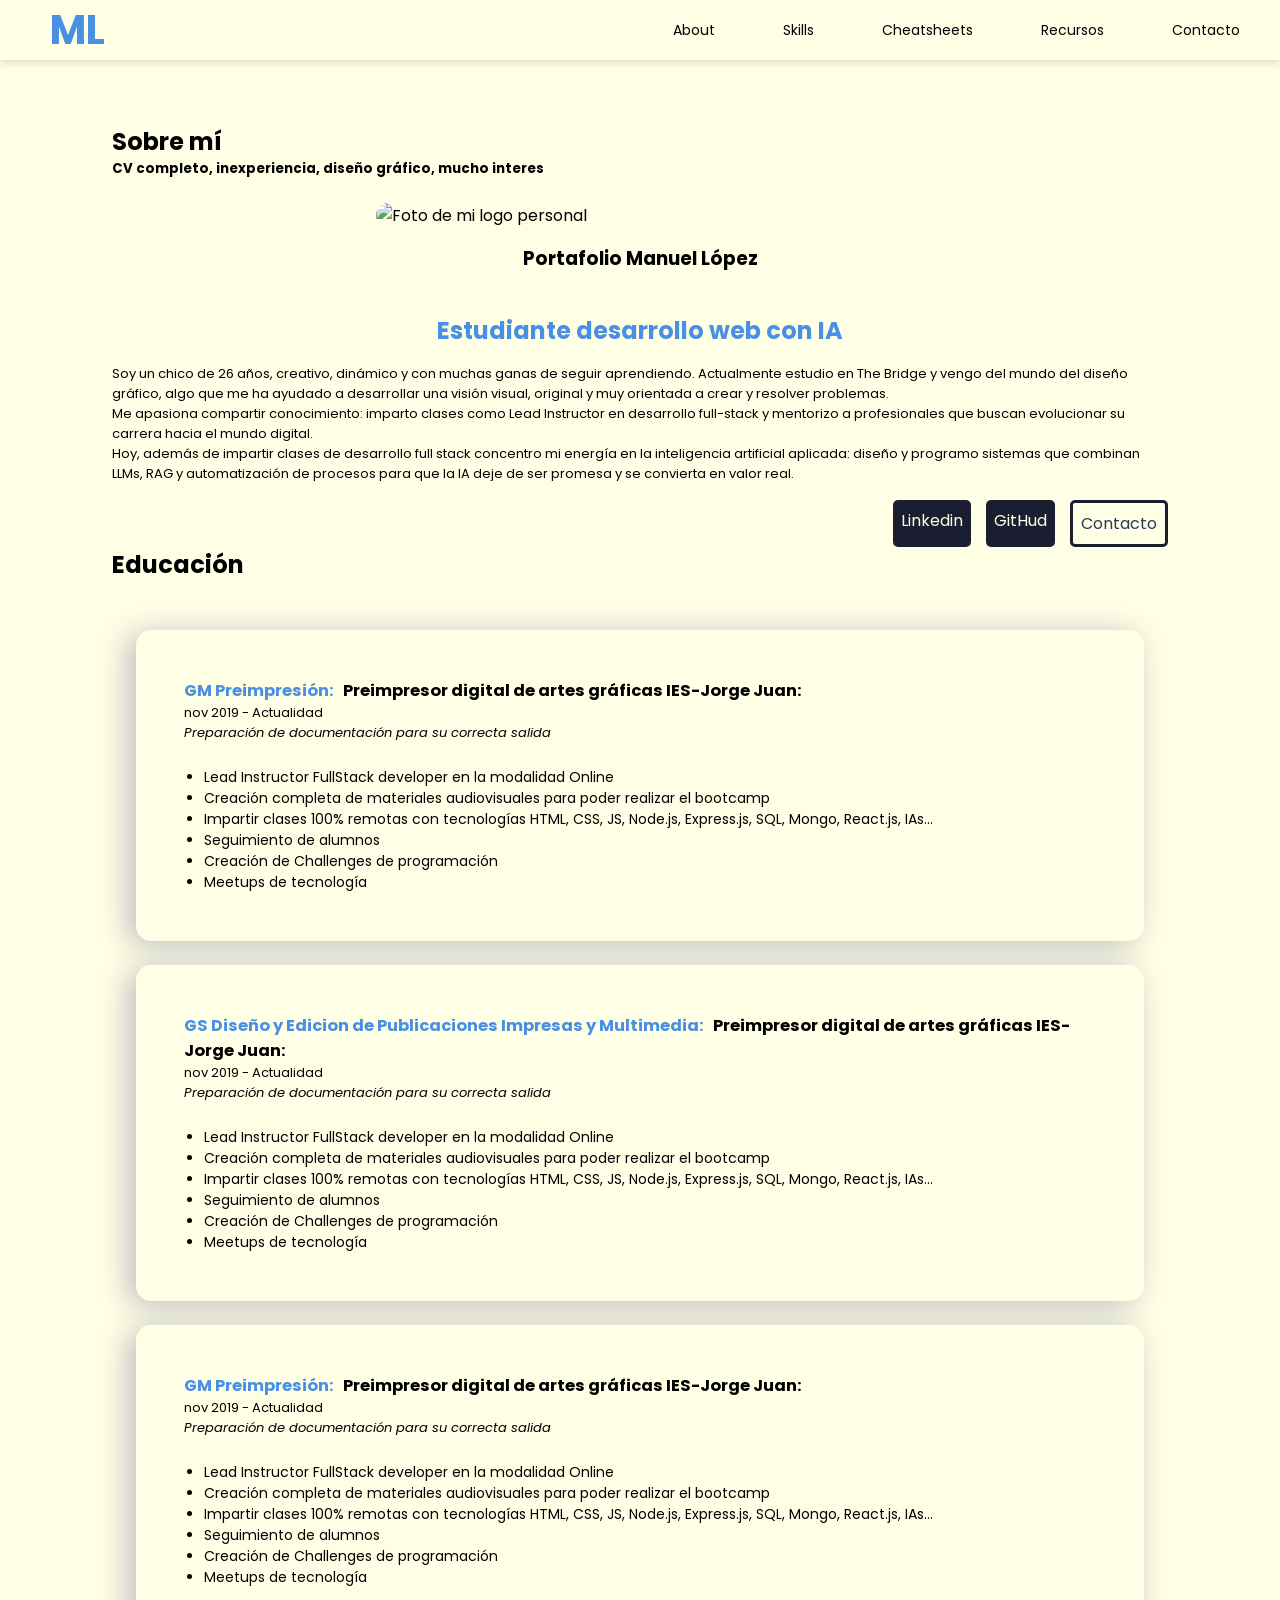
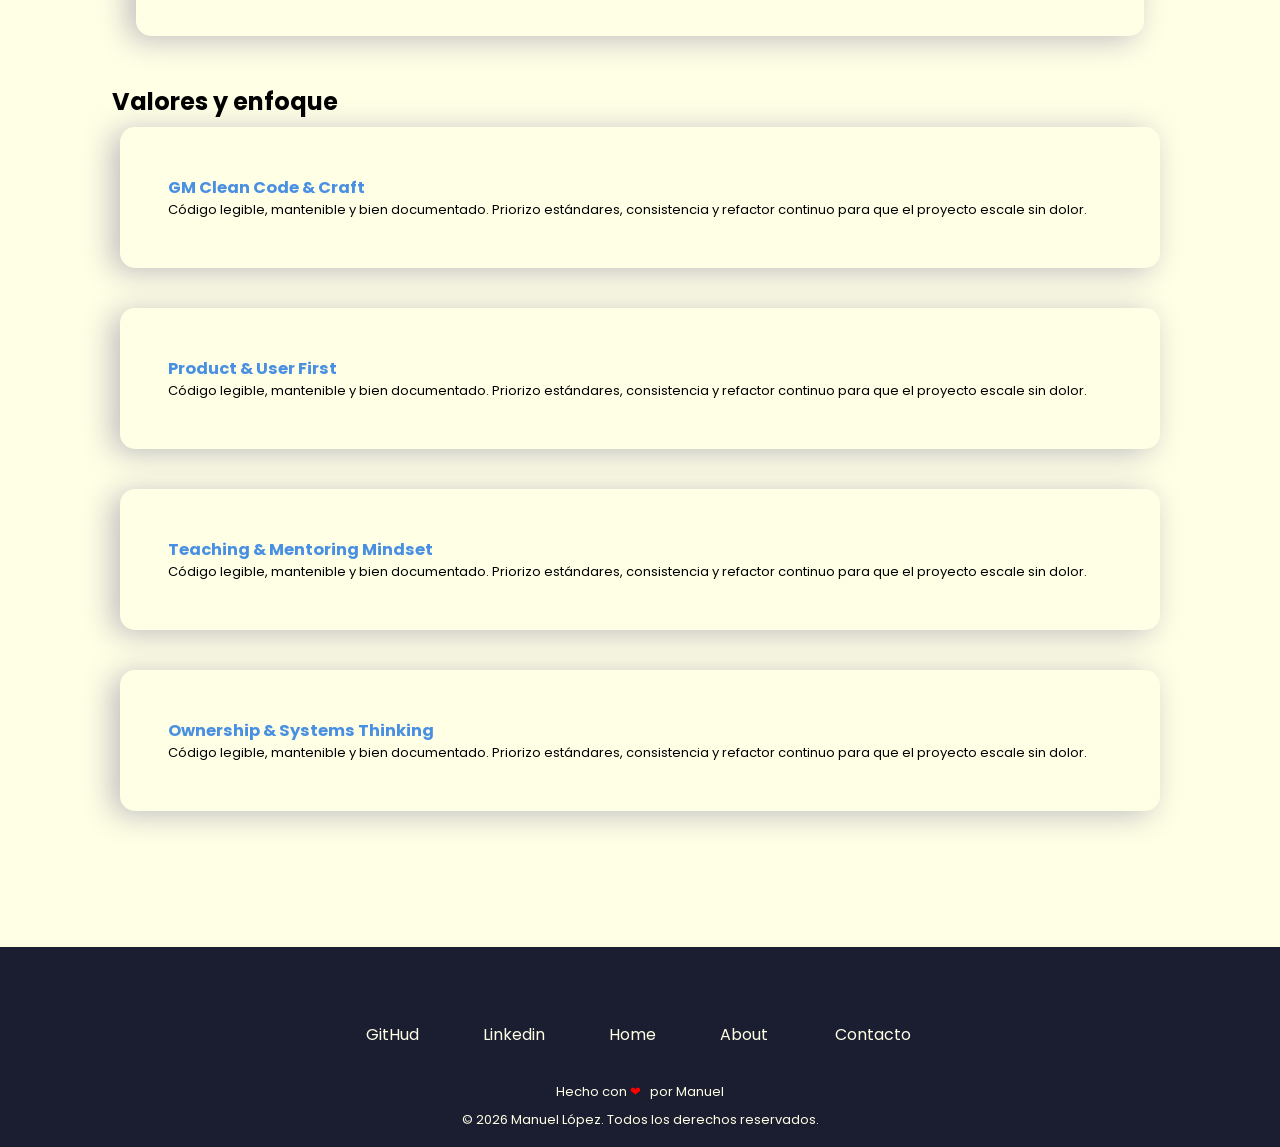
==== about.html @ 8c835e7b "He actualizado todos los documentos, e eliminado las otras paginas de estilo, añadido el menu desple" ====
<!DOCTYPE html>
<html lang="es">
  <head>
    <meta charset="UTF-8" />
    <meta name="viewport" content="width=device-width, initial-scale=1.0" />
    <meta http-equiv="X-UA-Compatible" content="ie=edge" />
    <meta
      name="description"
      content="Portafolio personal de Manuel López estudiante the bridge desarrollador web con IA"
    />
    <title>Portafolio de Manuel López</title>
    <link rel="icon" href="img/favicon.ico" type="image/x-icon" />
    <link rel="stylesheet" href="./css/reset.css" />
  <!--   <link rel="stylesheet" href="./css/styles.css" /> -->
    <link rel="stylesheet" href="./css/style.css" />
      <script src="./js/script.js" defer></script>
    
  </head>
  <body>
    <header>
        <nav>
            <a href="index.html" class="logo"><strong>ML</strong></a>
            <ul class="navList">
                <li><a href="about.html">About</a></li>
                <li><a href="#">Skills</a></li>
                <li><a href="#">Cheatsheets</a></li>
                <li><a href="#">Recursos</a></li>
                <li><a href="contacto.html">Contacto</a></li>
            </ul>
            <button class="hamburguesa" id="btnhamburguesa"  aria-label="Menú de navegación">
                <span></span>
                <span></span>
                <span></span>
            </button>
        </nav>
          <div class="menuNavegacion" id="menudenav">
            <ol class="menulista">
              <li class="elementoListaMenu" id="eleAbout"><a href="about.html">About</a></li>         
              <li class="elementoListaMenu" id="eleSkills"><a href="#skills">Skills</a></li> 
              <li class="elementoListaMenu" id="eleCheatsheet"><a href="#skills">Cheatsheet</a></li> 
              <li class="elementoListaMenu" id="eleRecursos"><a href="#skills">Recursos</a></li> 
              <li class="elementoListaMenu" id="eleContacto"><a href="contacto.html">Contacto</a></li> 
            </ol>
        </div>

    </header>


    <main class="main">


      <section id="inicio" class="hero">
        <section id="skills" class="section">
          <h2>Sobre mí</h2>
          <h5 class="subtituloh3">CV completo, inexperiencia, diseño gráfico, mucho interes</h5>
        </section>
        <article class="articleinfo">
          <div class="divimg">
          <img
            class="aboutimg"
            src="https://res.cloudinary.com/gyyujqym/image/upload/v1794567331/Captura_de_pantalla_2026-10-21_202340.png"
            width="70%"
            alt="Foto de mi logo personal"
          />
          </div>
          <h1>Portafolio Manuel López</h1>

          <h2 class="subtitulouno">Estudiante desarrollo web con IA</h2>

          <div class="texto-hero">
            <p>
            Soy un chico de 26 años, creativo, dinámico y con muchas ganas de
            seguir aprendiendo. Actualmente estudio en The Bridge y vengo del
            mundo del diseño gráfico, algo que me ha ayudado a desarrollar una
            visión visual, original y muy orientada a crear y resolver
            problemas.
            </p>

            <p>
            Me apasiona compartir conocimiento: imparto clases como Lead
            Instructor en desarrollo full-stack y mentorizo a profesionales
            que buscan evolucionar su carrera hacia el mundo digital.
            </p>

            <p>
                Hoy, además de impartir clases de desarrollo full stack concentro
                mi energía en la inteligencia artificial aplicada: diseño y
                programo sistemas que combinan LLMs, RAG y automatización de
                procesos para que la IA deje de ser promesa y se convierta en
                valor real.
            </p>

            <div class="botones-hero">
            <a href="https://www.youtube.com/watch?v=SbYXkOAoZpI" target="_blank" class="btn-primary">Linkedin</a>
            <a href="https://www.youtube.com/watch?v=SbYXkOAoZpI" target="_blank" class="btn-primary">GitHud</a>
            <a href="contacto.html" target="_blank" class="btn-secundary">Contacto</a
            >
            </div>
        </div>
        </article>
        
        <section class="sectionExperience">
            <h2>Educación</h2>
            <ul class="experienceList">
                <li class="experienceCard">
                    <h3 class="h3spann"><span>GM Preimpresión:</span> Preimpresor digital de artes gráficas IES-Jorge Juan:</h3>
                    <p class="experienceDato">nov 2019 - Actualidad</p>
                     <p class="experienceDesc">Preparación de documentación para su correcta salida</p>
                        <ul class="conviñeta">
                            <li>Lead Instructor FullStack developer en la modalidad Online</li>
                            <li>Creación completa de materiales audiovisuales para poder realizar el bootcamp</li>
                            <li>Impartir clases 100% remotas con tecnologías HTML, CSS, JS, Node.js, Express.js, SQL, Mongo, React.js, IAs...</li>
                            <li>Seguimiento de alumnos</li>
                            <li>Creación de Challenges de programación</li>
                            <li>Meetups de tecnología</li>
                        </ul>
                </li>

                  <li class="experienceCard">
                    <h3 class="h3spann"><span>GS Diseño y Edicion de Publicaciones Impresas  y Multimedia:</span> Preimpresor digital de artes gráficas IES-Jorge Juan:</h3>
                    <p class="experienceDato">nov 2019 - Actualidad</p>
                     <p class="experienceDesc">Preparación de documentación para su correcta salida</p>
                        <ul class="conviñeta">
                            <li>Lead Instructor FullStack developer en la modalidad Online</li>
                            <li>Creación completa de materiales audiovisuales para poder realizar el bootcamp</li>
                            <li>Impartir clases 100% remotas con tecnologías HTML, CSS, JS, Node.js, Express.js, SQL, Mongo, React.js, IAs...</li>
                            <li>Seguimiento de alumnos</li>
                            <li>Creación de Challenges de programación</li>
                            <li>Meetups de tecnología</li>
                        </ul>
                </li>
                <li class="experienceCard">
                    <h3 class="h3spann"><span>GM Preimpresión:</span> Preimpresor digital de artes gráficas IES-Jorge Juan:</h3>
                    <p class="experienceDato">nov 2019 - Actualidad</p>
                     <p class="experienceDesc">Preparación de documentación para su correcta salida</p>
                        <ul class="conviñeta">
                            <li>Lead Instructor FullStack developer en la modalidad Online</li>
                            <li>Creación completa de materiales audiovisuales para poder realizar el bootcamp</li>
                            <li>Impartir clases 100% remotas con tecnologías HTML, CSS, JS, Node.js, Express.js, SQL, Mongo, React.js, IAs...</li>
                            <li>Seguimiento de alumnos</li>
                            <li>Creación de Challenges de programación</li>
                            <li>Meetups de tecnología</li>
                        </ul>
                </li>

            </ul>



                    <section class="sectionenfoque">

            <h2>Valores y enfoque</h2>
            <ul class="enfoqueList">
                <li class="enfoqueCard">
                    <h3 class="h3spann"><span>GM Clean Code & Craft</span></h3>
                   <p class="enfoqueDato"> Código legible, mantenible y bien documentado. Priorizo estándares, consistencia y refactor continuo para que el proyecto escale sin dolor.</p>
                </li>
                <li class="enfoqueCard">
                    <h3 class="h3spann"><span>Product & User First</span></h3>
                   <p class="enfoqueDato"> Código legible, mantenible y bien documentado. Priorizo estándares, consistencia y refactor continuo para que el proyecto escale sin dolor.</p>
                </li>
                 <li class="enfoqueCard">
                    <h3 class="h3spann"><span>Teaching & Mentoring Mindset</span></h3>
                   <p class="enfoqueDato"> Código legible, mantenible y bien documentado. Priorizo estándares, consistencia y refactor continuo para que el proyecto escale sin dolor.</p>
                </li>
                <li class="enfoqueCard">
                    <h3 class="h3spann"><span>Ownership & Systems Thinking</span></h3>
                   <p class="enfoqueDato"> Código legible, mantenible y bien documentado. Priorizo estándares, consistencia y refactor continuo para que el proyecto escale sin dolor.</p>
                </li>

        </section>
    </main>

    <footer>
    <nav class="footer-nav">
        <a href="https://www.youtube.com/watch?v=SbYXkOAoZpI" target="_blank" class="btn btn-primary">GitHud</a>
        <a href="https://www.youtube.com/watch?v=SbYXkOAoZpI" target="_blank" class="btn btn-primary">Linkedin</a>
        <a href="index.html" target="_blank" class="btn btn-primary">Home</a>
        <a href="#" class="btn-primary">About</a>
        <a href="contacto.html"class="btn-terciary">Contacto</a>
    </nav>
    <p>Hecho con <span class="heart">❤</span> por Manuel </p>
    <p>&copy; 2026 Manuel López. Todos los derechos reservados.</p>
    </footer>
</body>
</html>
---- css/style.css ----
@import url('https://fonts.googleapis.com/css2?family=Finlandica+Headline:ital,wght@0,100..900;1,100..900&family=Roboto:ital,wght@0,100..900;1,100..900&display=swap');
@import url('https://fonts.googleapis.com/css2?family=Finlandica+Headline:ital,wght@0,100..900;1,100..900&family=Poppins:ital,wght@0,100;0,200;0,300;0,400;0,500;0,600;0,700;0,800;0,900;1,100;1,200;1,300;1,400;1,500;1,600;1,700;1,800;1,900&family=Roboto:ital,wght@0,100..900;1,100..900&display=swap');

/* fuente */

:root {
  /* reutilizable */
  /*  colores que voy a reutilizar */
  --color-primary: #4a90e2;
  --color-secundary: #2a385c;
  --color-texto: #1a1e30;
  --color-bg: #ffffe6;
  --color-white: #fff6e9;

  /* espacios */
  --spacing-xs: 8px;
  --spacing-sm: 16px;
  --spacing-md: 24px;
  --spacing-lg: 48px;
  --header-height: 70px;

  /* Sombras */
  --shadow-sm: 0 1px 3px rgba(0, 0, 0, 0.1);
  --shadow-md: 0 4px 6px rgba(0, 0, 0, 0.1);
  --shadow-lg: 0 10px 25px rgba(0, 0, 0, 0.15);
  --shadow-xl: 0 20px 40px rgba(0, 0, 0, 0.2);
}
/* * {
  border: solid rgb(175, 175, 175) 1px;
}   */

/* .....................MENU DE NAVEGACIÓN................................................ */

header {
 position: sticky;
 top: 0;
 background-color: var(--color-bg);
 box-shadow: var(--shadow-md);
 z-index: 100;
 padding: var(--spacing-sm) --spacing-lg;
}
nav {
display: flex;
justify-content: space-between;
align-items: center;
max-width: 1200px;
margin: 0 auto;

}
.logo {
  font-size: 40px;
  color: var(--color-primary);
  margin-left: 10px;

}

.navList{
  display: flex;
  gap: var(--spacing-lg);
}

/* .....................Menu Navegación........................................ */

.hamburguesa{
  display: none;
/*   background-color: var(--color-texto); */
  flex-direction: column;
  gap: 5px;
  cursor: pointer;
  border: none;
  padding: var(--spacing-xs);
  z-index: 101;
 

}

.hamburguesa span{
  width: 25px;
  height: 3px;
  background-color: #2a385c;
  border-radius: 15px;

}


.menuNavegacion{
  position: fixed;
  top: 0;
  right: -100%;
  height: 100vh;
  width: 260px;
  background-color: var(--color-bg);
  flex-direction: column;
  padding: 5rem 2rem 2rem 2rem;
  gap: 1rem;
  transition: right 0.8s ease;
  box-shadow: -5px 0 15px rgba(0, 0, 0, 0.2);
  overflow-y: auto;


}
.elementoListaMenu{
  display: flex;
  flex-direction: column;
  padding: 13px;
  margin-bottom: 20px;
  background-color: #2a385c;
  width: 200px;
  height: 50px;
  color: #fff6e9;
  border-radius: 15px;
  align-items: center;
 
}
.elementoListaMenu:hover{
    transform: translateY(-2px);
  box-shadow: var(--shadow-md);
}


/* ----------------------------------------MAAAIN--------------------------------------------- */
body {
  font-family: 'Poppins', sans-serif;
  height: 100%;
  background-color: var(--color-bg);

}
.contacto-body{
  display: flex;
    flex-direction: column;
    min-height: 100vh;
}
.contacto-main{
  flex: 1;
  padding: 30px;
}
.main {
 max-width: 1200px;
 margin: 0 auto;
 padding: 4rem var(--spacing-lg);
 display: flex;
}
.about-main{
  max-width: 1200px;
  margin: 0 auto;
 padding: 4rem var(--spacing-lg);

}
.subtituloh3{
  margin-bottom: var(--spacing-md);
}
.about-section{
  width: 100%;
}

.hero {
  max-width: 1200px; /* que el maximo que mida sea eso */
  margin: 0 auto;
  padding: 0 var(--spacing-md);
   margin-bottom: 4rem;
 
}
.hero-content{
  display: flex;
  flex-direction: column;
  align-items: center;
  gap: var(--spacing-lg);
  width:100% ;
}
.img {
  width: 50%;
  
  border-radius: 40px;
}
.divimg{
  display: flex;
  align-items: center;
  justify-content: center;
}
.aboutimg{
    width: 50%;
  
  border-radius: 40px;
}

.articleinfo{
  display: column;

}

.subtitulouno {
  color: var(--color-primary);
  padding: var(--spacing-sm);
  text-align: center;
}
.contenido-texto-hero{
  display: flex;
  flex-direction: column;
  width: 50%;
  text-align: center;
  
  
}

p {
  font-size: small;
  text-align: left;
}

h1 {
  margin-bottom: var(--spacing-md);
  margin-top: var(--spacing-sm);
  width: 100%;
  text-align: center;
  box-sizing: border-box;
}
.about-h1{
  
  margin-bottom: var(--spacing-md);
  margin-top: var(--spacing-sm);

}
.about-h2{
  margin-bottom: var(--spacing-md);
  margin-top: var(--spacing-sm);
  color: var(--color-primary);
}

.divs {
  padding: var(--spacing-lg);
  border-top: #2a385c solid;
  border-bottom: #2a385c solid;
}

.botones-hero {
  display: flex;
  justify-content: flex-end;
  gap: 15px;
  color: var(--color-bg);
  margin-top: var(--spacing-sm);
}

.btn-primary {
  background-color: var(--color-texto);
  color: var(--color-bg);
  padding: var(--spacing-xs);
  border-radius: 5px;
  text-align: center;
  transition: all 0.6s ease;
}

.btn-secundary {
  color: var(--color-secundary);
  padding: var(--spacing-xs);
  border-radius: 5px;
  border: solid var(--color-texto);
  text-align: center;
  transition: all 0.6s ease;
}

.btn-primary:hover {
  background-color: var(--color-bg);
  color: var(--color-secundary);
  transform: translateY(-2px);
  box-shadow: var(--shadow-md);
}
.btn-secundary:hover {
  border: #4a90e2 solid;
  transform: translateY(-2px);
  box-shadow: var(--shadow-md);
}

.btn-terciary {
  color: var(--color-bg);
  padding: var(--spacing-xs);
  border-radius: 5px;
  border: solid var(--color-texto);

  transition: all 0.6s ease;
}
.btn-terciary:hover {
  border: var(--color-bg) solid;
  transform: translateY(-2px);
  box-shadow: var(--shadow-md);
}

.form{
  padding: 0 100px;
}

.contac-btn-primary{
  background-color: var(--color-texto);
  color: var(--color-bg);
  padding: var(--spacing-xs);
  border-radius: 5px;
  text-align: center;
  transition: all 0.6s ease;
  

}
.contac-btn-primary:hover {
  background-color: var(--color-primary);
  color: var(--color-bg);
  transform: translateY(-2px);
  box-shadow: var(--shadow-md);
}
fieldset {
  box-sizing: border-box;
  max-width: 600px; /* O el ancho máximo que quieras, por ejemplo 100% */
  width: 100%;
  min-width: 0;     /* Clave para que no se desborde en flex/grid o con textos largos */
  margin: 0 auto;   /* Centra el bloque si tiene un max-width menor al 100% */
  padding: 16px;
}
#mensaje{
 min-width: 100%;
}

/* ----------------------------------------MAAAIN--------------------------------------------- */

/* ----------------------------------------FOOOTER--------------------------------------------- */
footer {
  background-color: #1a1e30;
  height: 200px;
  padding: 5%;
}
.footer-nav {
  display: flex;
  justify-content: center;
  gap: var(--spacing-lg);
  margin-bottom: var(--spacing-md);
}
footer nav a {
  color: var(--color-bg);
  justify-items: center;
  display: flex;
}
footer p {
  margin: var(--spacing-sm);
  color: var(--color-bg);
  text-align: center;
  margin: var(--spacing-xs) 0;
}
.heart {
  display: inline-block;
  color: red;
  font-size: var(--fs-xl);
  animation: heartbeat 1.5s infinite;
}

@keyframes heartbeat {
  0%,
  100% {
    transform: scale(1);
  }
  14% {
    transform: scale(1.3);
  }
  28% {
    transform: scale(1);
  }
  42% {
    transform: scale(1.2);
  }
  70% {
    transform: scale(1);
  }
}
/* ----------------------------------------FOOOTER--------------------------------------------- */


.menuNavegacion.abierto{
  right: 0;
}


@media (max-width:1260px){
nav {
  margin-right: 100px;
}
  
}
@media (max-width:992px){
  .subtitulouno{
   
    font-size:15px;
  }
  h1{
    font-size:25px;
  }
  nav {
  margin-right: 50px;
}

  
}
@media (max-width: 768px) {

.hamburguesa{
  display: flex;
  
}
.navList{
  display: none;
}
 .contac-btn-primary{
    width: 100%;
  }
    .btn-primary{
    width: 100%;
  }
  .btn-secundary{
    width: 100%;
  }
}
@media (max-width: 576px){
.botones-hero{
    flex-direction: column;
    width: 100%;
    max-width: 300px;
  }
  .botones-hero{
        display: flex;
       flex-direction: column;
       align-items: center;
       width:100% ;
  }
  .texto-hero{
      display: flex;
       flex-direction: column;
       align-items: center;
       width:70% ;
  }
  .contac-btn-primary{
    width: 100%;
  }

}

.sectionExperience, .enfoqueList{
    display: flex;
    flex-direction: column;
    gap: var(--spacing-md);
    padding: 0;
    margin: 0;

}

.experienceCard{
    background-color: var(--color-bg);
    box-shadow:  -8px 4px 30px rgba(12, 0, 88, 0.261)  ;
    border-color: var(--color-texto);
    border-radius: 15px;
    padding: var(--spacing-lg);
    margin: var(--spacing-md);
}

.h3span{

    font-size: 13px;
   
  
}
span{
  color: var(--color-primary);
  margin-right: 6px;
}
.experienceDato, .enfoqueDato{
    font-weight:400;
    font-size: small;
  

}

.experienceDesc, .enfoqueDesc{
    font-style: italic;
    font-size: small;
    margin-bottom: var(--spacing-md)
}

.conviñeta{
    list-style:disc;
    
}
li{
   font-size: 14px;
   margin-left: 20px;
}

.enfoqueCard{
background-color: var(--color-bg);
    box-shadow:  -8px 4px 30px rgba(12, 0, 88, 0.261)  ;
    border-color: var(--color-texto);
    border-radius: 15px;
    padding: var(--spacing-lg);
    margin: var(--spacing-xs);
}
.enfoqueDato{
    font-style: normal;
    font-size: small;
}
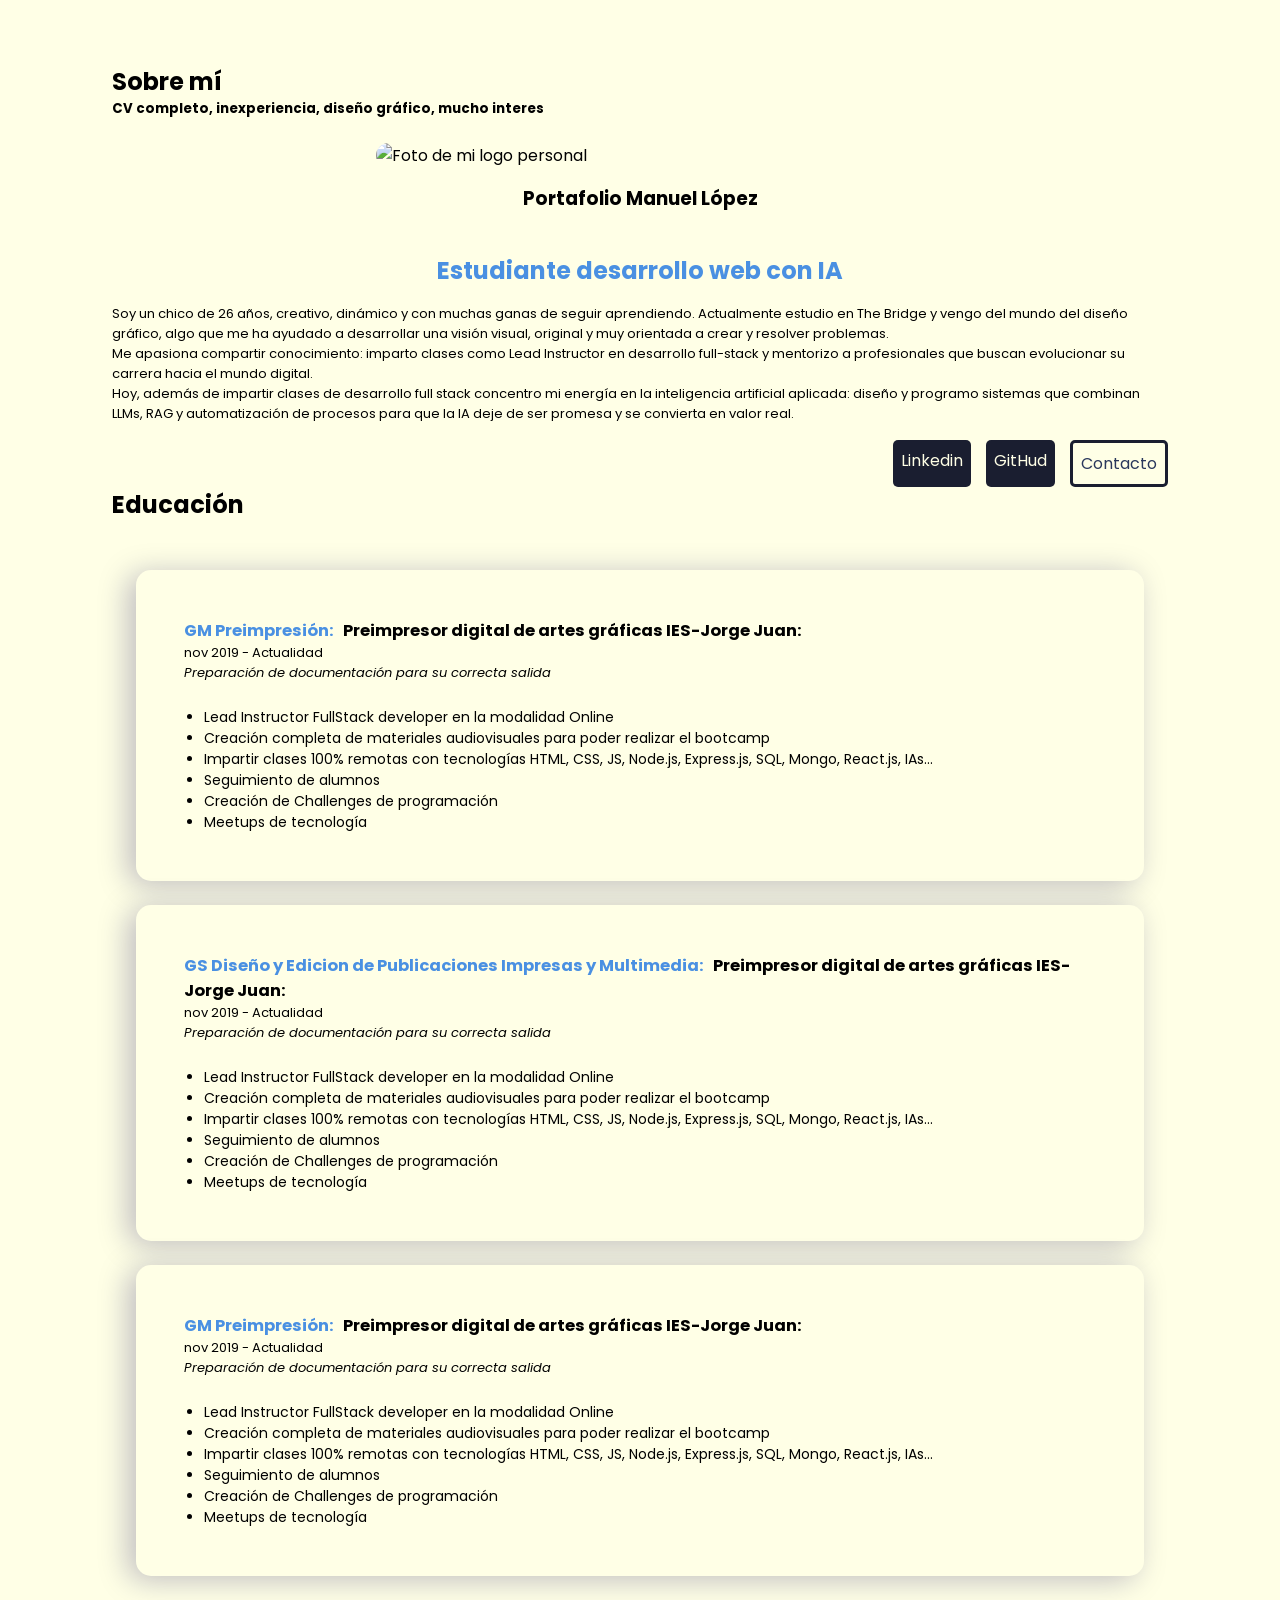
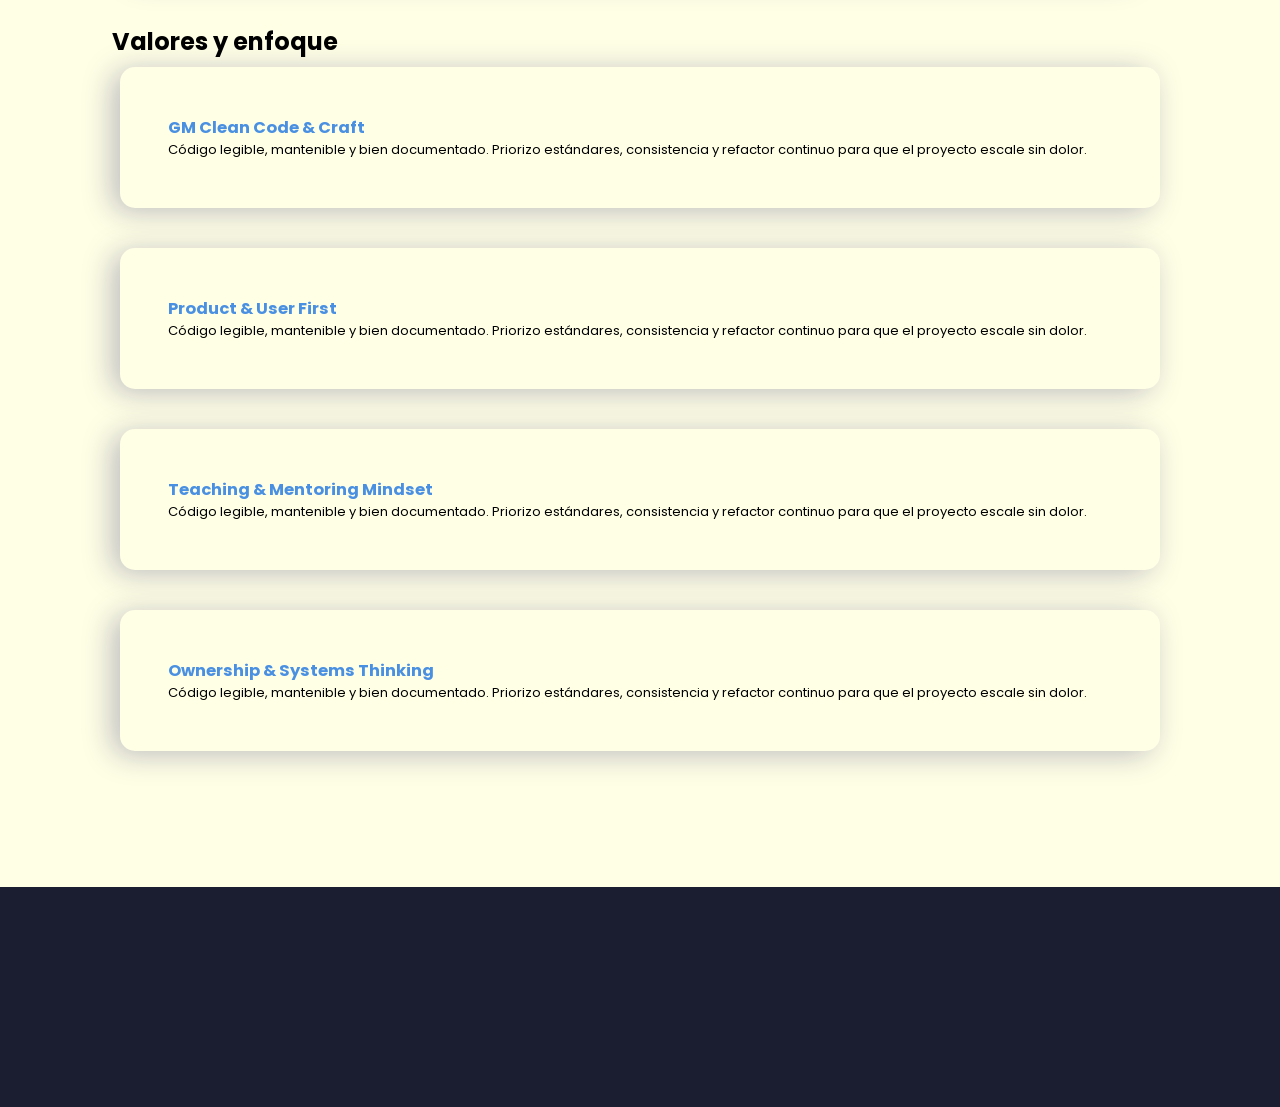
==== commit 16fa487a: "Implementación de las habilidades" ====
--- a/about.html
+++ b/about.html
@@ -17,33 +17,7 @@
     
   </head>
   <body>
-    <header>
-        <nav>
-            <a href="index.html" class="logo"><strong>ML</strong></a>
-            <ul class="navList">
-                <li><a href="about.html">About</a></li>
-                <li><a href="#">Skills</a></li>
-                <li><a href="#">Cheatsheets</a></li>
-                <li><a href="#">Recursos</a></li>
-                <li><a href="contacto.html">Contacto</a></li>
-            </ul>
-            <button class="hamburguesa" id="btnhamburguesa"  aria-label="Menú de navegación">
-                <span></span>
-                <span></span>
-                <span></span>
-            </button>
-        </nav>
-          <div class="menuNavegacion" id="menudenav">
-            <ol class="menulista">
-              <li class="elementoListaMenu" id="eleAbout"><a href="about.html">About</a></li>         
-              <li class="elementoListaMenu" id="eleSkills"><a href="#skills">Skills</a></li> 
-              <li class="elementoListaMenu" id="eleCheatsheet"><a href="#skills">Cheatsheet</a></li> 
-              <li class="elementoListaMenu" id="eleRecursos"><a href="#skills">Recursos</a></li> 
-              <li class="elementoListaMenu" id="eleContacto"><a href="contacto.html">Contacto</a></li> 
-            </ol>
-        </div>
-
-    </header>
+    <header id="mainHeader"></header>
 
 
     <main class="main">
@@ -171,16 +145,7 @@
         </section>
     </main>
 
-    <footer>
-    <nav class="footer-nav">
-        <a href="https://www.youtube.com/watch?v=SbYXkOAoZpI" target="_blank" class="btn btn-primary">GitHud</a>
-        <a href="https://www.youtube.com/watch?v=SbYXkOAoZpI" target="_blank" class="btn btn-primary">Linkedin</a>
-        <a href="index.html" target="_blank" class="btn btn-primary">Home</a>
-        <a href="#" class="btn-primary">About</a>
-        <a href="contacto.html"class="btn-terciary">Contacto</a>
-    </nav>
-    <p>Hecho con <span class="heart">❤</span> por Manuel </p>
-    <p>&copy; 2026 Manuel López. Todos los derechos reservados.</p>
-    </footer>
+  <footer id="mainFooter"></footer>
+     <script type="module" src="./js/main.js"></script>
 </body>
 </html>
--- a/css/style.css
+++ b/css/style.css
@@ -321,14 +321,14 @@
 /* ----------------------------------------FOOOTER--------------------------------------------- */
 footer {
   background-color: #1a1e30;
-  height: 200px;
+  height: 220px;
   padding: 5%;
 }
 .footer-nav {
   display: flex;
   justify-content: center;
   gap: var(--spacing-lg);
-  margin-bottom: var(--spacing-md);
+  margin-bottom: var(--spacing-xs);
 }
 footer nav a {
   color: var(--color-bg);
@@ -339,7 +339,7 @@
   margin: var(--spacing-sm);
   color: var(--color-bg);
   text-align: center;
-  margin: var(--spacing-xs) 0;
+  margin: var(--spacing-xl);
 }
 .heart {
   display: inline-block;
@@ -374,6 +374,26 @@
 }
 
 
+.darkModeToogle{
+  display: flex;
+  background-color: var(--color-bg);
+  border: none;
+  color: var(--color-texto);
+  cursor: pointer;
+  padding: var(--spacing-xs);
+  border-radius: 4px;
+  transition: all 0.3s ease;
+}
+
+.darkModeToogle:hover{
+  
+  transform: rotate(15deg);
+}
+.dark-mode-toggle svg{
+
+  display: block;
+}
+
 @media (max-width:1260px){
 nav {
   margin-right: 100px;
@@ -436,7 +456,7 @@
   }
 
 }
-
+/* -----------------------------------------ABOUT--------------------------------- */
 .sectionExperience, .enfoqueList{
     display: flex;
     flex-direction: column;
@@ -498,4 +518,47 @@
 .enfoqueDato{
     font-style: normal;
     font-size: small;
+}
+
+/* -----------------------------------------DARKMODE-------------------------------- */
+body.dark-mode {
+  background-color: var(--color-texto); 
+  color: var(--color-bg);
+}
+body.dark-mode header{
+  background-color: var(--color-secundary);
+  color: var(--color-bg);
+}
+.contenedorSkills {
+  display: flex;
+  flex-wrap: wrap;
+  gap: 1.5rem;
+ 
+}
+
+
+
+.producto-card{
+  display: flex;
+  flex-direction: column;
+  background-color: var(--color-bg);
+  width: 30%;
+  height: 25%;
+  margin: 20px;
+  padding: var(--spacing-md);
+  border-radius: 15px;
+  box-shadow: var(--shadow-lg);
+  flex: 4;
+  color: #1a1e30;
+}
+.icono{
+display: flex;
+align-items: center;
+flex-direction: column;
+background-color: #2a385c;
+padding: 3px;
+margin-top: 5px;
+width: 30px;
+height: 30px;
+border-radius: 5px;
 }
